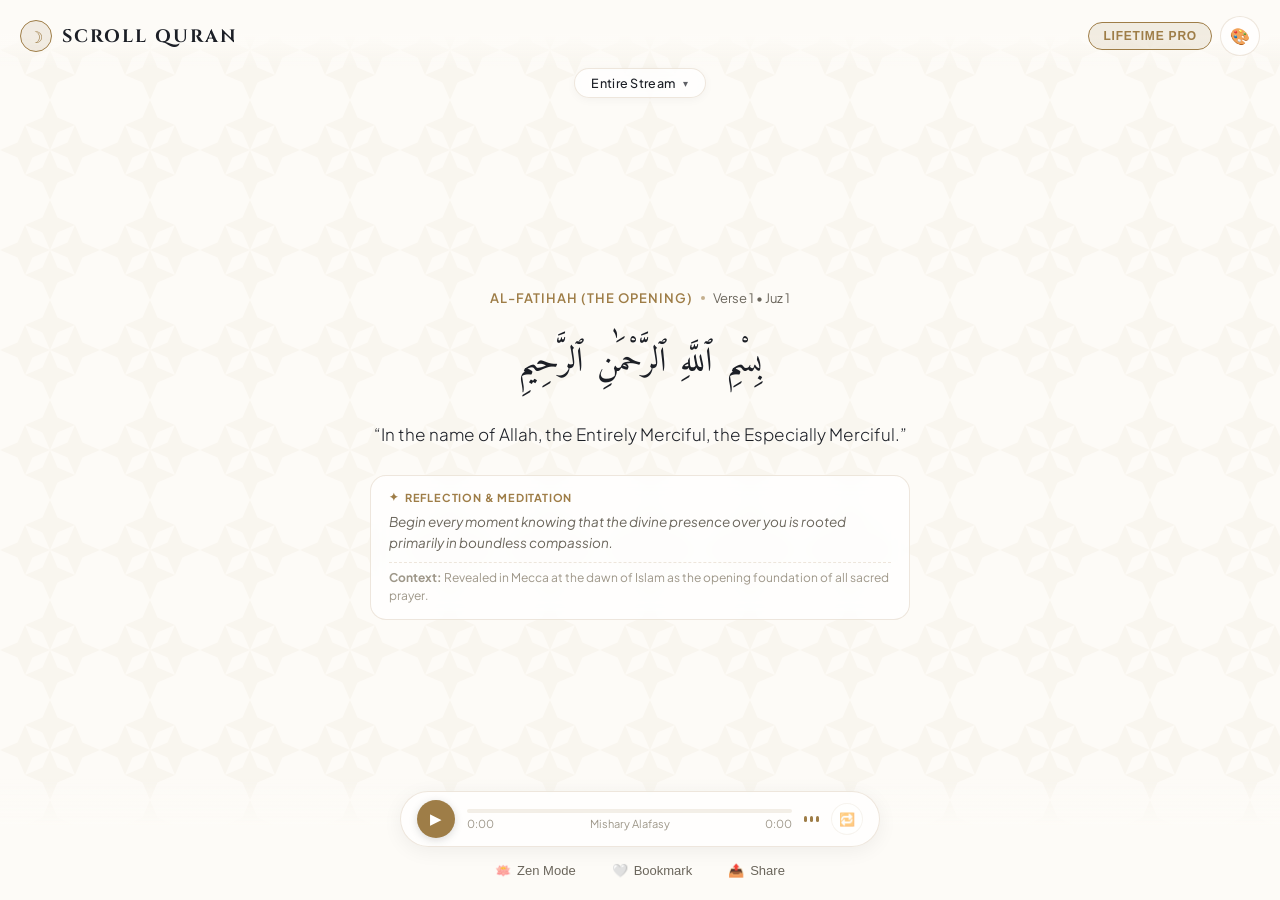
==== index.html @ 401e56de "deploy: update Scroll Quran live web reflection app and privacy policy [2026-10-28 15:46:03Z]" ====
<!DOCTYPE html>
<html lang="en">
  <head>
    <meta charset="UTF-8" />
    <meta
      name="viewport"
      content="width=device-width, initial-scale=1.0, maximum-scale=1.0, user-scalable=no, viewport-fit=cover"
    />
    <meta name="apple-mobile-web-app-capable" content="yes" />
    <meta name="apple-mobile-web-app-status-bar-style" content="black-translucent" />
    <meta name="theme-color" content="#FDFBF7" />
    <meta name="description" content="Scroll Quran — A serene, minimalist vertical-scrolling Quranic reflection app with authentic Arabic recitation, Uthmanic scripture, and thoughtful meditations." />

    <!-- Open Graph / Social Meta -->
    <meta property="og:title" content="Scroll Quran — Serene Minimalist Reflection" />
    <meta property="og:description" content="Distraction-free vertical scroll Quran app with authentic Uthmanic typography, soulful recitation, and thematic reflections." />
    <meta property="og:type" content="website" />
    <meta property="og:image" content="./app-icon-1024.png" />

    <title>Scroll Quran — Serene Minimalist Quranic Reflection</title>

    <!-- Google Fonts Preconnect -->
    <link rel="preconnect" href="https://fonts.googleapis.com" />
    <link rel="preconnect" href="https://fonts.gstatic.com" crossorigin />
    <link
      href="https://fonts.googleapis.com/css2?family=Amiri:ital,wght@0,400;0,700;1,400&family=Cinzel:wght@500;600;700&family=Plus+Jakarta+Sans:ital,wght@0,300;0,400;0,500;0,600;0,700;1,300;1,400&family=Scheherazade+New:wght@400;600;700&display=swap"
      rel="stylesheet"
    />

    <link rel="icon" type="image/svg+xml" href="./favicon.svg" />
    <link rel="apple-touch-icon" href="./app-icon-1024.png" />
    <script type="module" crossorigin src="./assets/index-D8eIiMaz.js"></script>
    <link rel="stylesheet" crossorigin href="./assets/index-ZfaxUbBP.css">
  </head>
  <body data-theme="desert">
    <div id="app"></div>
  </body>
</html>
---- assets/index-ZfaxUbBP.css ----
@import"https://fonts.googleapis.com/css2?family=Amiri:ital,wght@0,400;0,700;1,400&family=Cinzel:wght@500;600;700&family=Plus+Jakarta+Sans:ital,wght@0,300;0,400;0,500;0,600;0,700;1,300;1,400&family=Scheherazade+New:wght@400;600;700&display=swap";:root{--font-arabic: "Amiri", "Scheherazade New", serif;--font-sans: "Plus Jakarta Sans", -apple-system, BlinkMacSystemFont, "Segoe UI", Roboto, sans-serif;--font-display: "Cinzel", serif;--safe-top: env(safe-area-inset-top, 0px);--safe-bottom: env(safe-area-inset-bottom, 0px);--bg-primary: #FDFBF7;--bg-secondary: #F4EFE6;--bg-card: rgba(255, 255, 255, .75);--text-primary: #1C1F26;--text-secondary: #6B665C;--text-muted: #9E9789;--accent: #9E7D47;--accent-light: rgba(158, 125, 71, .12);--border-subtle: rgba(158, 125, 71, .18);--pattern-opacity: .045}body[data-theme=desert],body[data-theme=sand]{--bg-primary: #FDFBF7;--bg-secondary: #F4EFE6;--bg-card: rgba(255, 255, 255, .75);--text-primary: #1C1F26;--text-secondary: #6B665C;--text-muted: #9E9789;--accent: #9E7D47;--accent-light: rgba(158, 125, 71, .12);--border-subtle: rgba(158, 125, 71, .18);--pattern-opacity: .045}body[data-theme=ochre]{--bg-primary: #F7EFE6;--bg-secondary: #EBDCCE;--bg-card: rgba(255, 255, 255, .72);--text-primary: #2B221A;--text-secondary: #7A6453;--text-muted: #A38C7A;--accent: #B06D3B;--accent-light: rgba(176, 109, 59, .12);--border-subtle: rgba(176, 109, 59, .18);--pattern-opacity: .05}body[data-theme=obsidian],body[data-theme=midnight]{--bg-primary: #0A0D12;--bg-secondary: #131720;--bg-card: rgba(19, 23, 32, .75);--text-primary: #F1F5F9;--text-secondary: #94A3B8;--text-muted: #64748B;--accent: #E5B869;--accent-light: rgba(229, 184, 105, .16);--border-subtle: rgba(229, 184, 105, .22);--pattern-opacity: .065}body[data-theme=sage]{--bg-primary: #EEF4F0;--bg-secondary: #DCE8E1;--bg-card: rgba(255, 255, 255, .75);--text-primary: #192823;--text-secondary: #546A61;--text-muted: #7E968D;--accent: #3E6B5C;--accent-light: rgba(62, 107, 92, .13);--border-subtle: rgba(62, 107, 92, .18);--pattern-opacity: .05}*{box-sizing:border-box;margin:0;padding:0;-webkit-tap-highlight-color:transparent}html,body{width:100%;height:100%;overflow:hidden;font-family:var(--font-sans);background-color:var(--bg-primary);color:var(--text-primary);user-select:none;-webkit-user-select:none;transition:background-color .4s ease,color .4s ease}.pattern-overlay{position:fixed;top:0;left:0;width:100%;height:100%;pointer-events:none;z-index:0;opacity:var(--pattern-opacity);background-image:url("data:image/svg+xml,%3Csvg width='80' height='80' viewBox='0 0 80 80' xmlns='http://www.w3.org/2000/svg'%3E%3Cpath d='M40 0L46 14L60 20L46 26L40 40L34 26L20 20L34 14Z M0 40L14 46L20 60L26 46L40 40L26 34L20 20L14 34Z M40 40L46 54L60 60L46 66L40 80L34 66L20 60L34 54Z M40 40L54 46L60 60L66 46L80 40L66 34L60 20L54 34Z' fill='%239E7D47' fill-rule='evenodd'/%3E%3C/svg%3E");background-repeat:repeat;background-size:100px 100px}#app{position:relative;width:100%;height:100%;display:flex;flex-direction:column;z-index:1}.top-header{position:absolute;top:0;left:0;right:0;padding-top:max(16px,var(--safe-top));padding-left:20px;padding-right:20px;padding-bottom:12px;display:flex;align-items:center;justify-content:space-between;z-index:50;background:linear-gradient(180deg,var(--bg-primary) 50%,rgba(0,0,0,0) 100%);transition:opacity .35s ease,transform .35s ease}.brand-container{display:flex;align-items:center;gap:10px;cursor:pointer}.brand-logo-mark{width:32px;height:32px;border-radius:50%;border:1.5px solid var(--accent);display:flex;align-items:center;justify-content:center;font-size:16px;color:var(--accent);background:var(--accent-light)}.brand-title{font-family:var(--font-display);font-size:18px;font-weight:700;letter-spacing:2px;color:var(--text-primary)}.header-actions{display:flex;align-items:center;gap:8px}.icon-btn{width:40px;height:40px;border-radius:50%;border:1px solid var(--border-subtle);background:var(--bg-card);backdrop-filter:blur(8px);-webkit-backdrop-filter:blur(8px);color:var(--text-primary);display:flex;align-items:center;justify-content:center;cursor:pointer;transition:all .2s cubic-bezier(.16,1,.3,1);font-size:16px}.icon-btn:active{transform:scale(.92)}.pro-badge-btn{padding:6px 14px;border-radius:20px;border:1px solid var(--accent);background:var(--accent-light);color:var(--accent);font-size:12px;font-weight:700;letter-spacing:.8px;cursor:pointer;display:flex;align-items:center;gap:6px;transition:all .2s ease}.pro-badge-btn:active{transform:scale(.95)}.category-bar-wrapper{position:absolute;top:calc(max(16px,var(--safe-top)) + 52px);left:0;right:0;z-index:45;display:flex;justify-content:center;align-items:center;padding:0 20px;pointer-events:none;transition:opacity .35s ease,transform .35s ease}.category-dropdown-container{position:relative;pointer-events:auto}.category-dropdown-trigger{padding:6px 16px;border-radius:20px;border:1px solid var(--border-subtle);background:var(--bg-card);backdrop-filter:blur(10px);-webkit-backdrop-filter:blur(10px);color:var(--text-primary);font-family:var(--font-sans);font-size:12.5px;font-weight:500;letter-spacing:.3px;cursor:pointer;display:flex;align-items:center;gap:8px;box-shadow:0 2px 10px #0000000a;transition:all .2s cubic-bezier(.16,1,.3,1)}.category-dropdown-trigger:hover,.category-dropdown-container.open .category-dropdown-trigger{border-color:var(--accent);background:var(--accent-light);color:var(--accent)}.category-dropdown-trigger:active{transform:scale(.96)}.dropdown-chevron-icon{font-size:10px;opacity:.7;transition:transform .25s ease}.category-dropdown-container.open .dropdown-chevron-icon{transform:rotate(180deg)}.category-dropdown-menu{position:absolute;top:calc(100% + 8px);left:50%;transform:translate(-50%) scale(.95);min-width:250px;max-width:90vw;max-height:380px;overflow-y:auto;border-radius:16px;background:var(--bg-primary);border:1px solid var(--border-subtle);box-shadow:0 12px 36px #00000029;backdrop-filter:blur(16px);-webkit-backdrop-filter:blur(16px);padding:6px;opacity:0;pointer-events:none;visibility:hidden;transition:opacity .2s cubic-bezier(.16,1,.3,1),transform .2s cubic-bezier(.16,1,.3,1);z-index:100}.category-dropdown-container.open .category-dropdown-menu{opacity:1;pointer-events:auto;visibility:visible;transform:translate(-50%) scale(1)}.category-dropdown-item{width:100%;padding:10px 14px;border-radius:10px;border:none;background:none;text-align:left;font-family:var(--font-sans);font-size:13px;font-weight:400;color:var(--text-secondary);cursor:pointer;display:flex;align-items:center;justify-content:space-between;transition:all .15s ease}.category-dropdown-item:hover{background:var(--accent-light);color:var(--text-primary)}.category-dropdown-item.active{background:var(--accent-light);color:var(--accent);font-weight:600}.category-dropdown-check{font-size:11px;color:var(--accent);margin-left:10px}.feed-container{flex:1;width:100%;height:100%;overflow-y:scroll;scroll-snap-type:y mandatory;-webkit-overflow-scrolling:touch;scrollbar-width:none;position:relative;z-index:10}.feed-container::-webkit-scrollbar{display:none}.verse-card{width:100%;height:100vh;height:100dvh;scroll-snap-align:start;scroll-snap-stop:always;display:flex;flex-direction:column;justify-content:center;align-items:center;padding:0 24px;padding-top:calc(max(16px,var(--safe-top)) + 90px);padding-bottom:calc(max(16px,var(--safe-bottom)) + 80px);position:relative;box-sizing:border-box}.verse-inner-content{width:100%;max-width:680px;margin:0 auto;display:flex;flex-direction:column;align-items:center;text-align:center;position:relative}.verse-surah-meta{display:flex;align-items:center;gap:8px;margin-bottom:24px;transition:opacity .35s ease}.surah-english-pill{font-size:13px;font-weight:600;letter-spacing:1px;text-transform:uppercase;color:var(--accent)}.surah-dot-divider{width:4px;height:4px;border-radius:50%;background:var(--accent);opacity:.6}.ayah-num-pill{font-size:13px;color:var(--text-secondary)}.arabic-scripture{font-family:var(--font-arabic);font-size:34px;line-height:1.95;color:var(--text-primary);text-align:center;direction:rtl;margin-bottom:24px;word-spacing:4px;text-shadow:0 0 1px rgba(0,0,0,.05);transition:font-size .3s ease}body.font-large .arabic-scripture{font-size:38px;line-height:2.05}body.font-extralarge .arabic-scripture{font-size:44px;line-height:2.15}.english-translation{font-family:var(--font-sans);font-size:17px;font-weight:300;line-height:1.7;color:var(--text-primary);margin-bottom:20px;max-width:580px;transition:font-size .3s ease}body.font-large .english-translation{font-size:19px;line-height:1.75}body.font-extralarge .english-translation{font-size:22px;line-height:1.85}.reflection-box{width:100%;max-width:540px;border-radius:16px;padding:14px 18px;background:var(--bg-card);border:1px solid var(--border-subtle);backdrop-filter:blur(8px);-webkit-backdrop-filter:blur(8px);margin-top:6px;display:flex;flex-direction:column;gap:8px;text-align:left;transition:opacity .35s ease,transform .35s ease}.reflection-tag{font-size:11px;font-weight:700;letter-spacing:.8px;text-transform:uppercase;color:var(--accent);display:flex;align-items:center;gap:6px}.reflection-text{font-size:13.5px;font-style:italic;line-height:1.55;color:var(--text-secondary)}.revelation-text{font-size:12px;color:var(--text-muted);line-height:1.5;border-top:1px dashed var(--border-subtle);padding-top:6px}.bottom-dock{position:absolute;bottom:0;left:0;right:0;padding-bottom:max(16px,var(--safe-bottom));padding-left:20px;padding-right:20px;padding-top:12px;display:flex;flex-direction:column;align-items:center;gap:10px;z-index:50;background:linear-gradient(0deg,var(--bg-primary) 60%,rgba(0,0,0,0) 100%);transition:opacity .35s ease,transform .35s ease}.audio-player-bar{width:100%;max-width:480px;border-radius:28px;padding:8px 16px;background:var(--bg-card);border:1px solid var(--border-subtle);backdrop-filter:blur(12px);-webkit-backdrop-filter:blur(12px);display:flex;align-items:center;gap:12px;box-shadow:0 4px 20px #0000000f}.play-toggle-btn{width:38px;height:38px;border-radius:50%;background:var(--accent);color:#fff;border:none;cursor:pointer;display:flex;align-items:center;justify-content:center;font-size:15px;flex-shrink:0;box-shadow:0 2px 8px #00000026;transition:transform .15s ease}.play-toggle-btn:active{transform:scale(.92)}.audio-progress-container{flex:1;display:flex;flex-direction:column;gap:4px;cursor:pointer}.audio-progress-track{width:100%;height:4px;border-radius:2px;background:var(--accent-light);overflow:hidden;position:relative}.audio-progress-fill{height:100%;width:0%;background:var(--accent);border-radius:2px;transition:width .1s linear}.audio-time-label{display:flex;justify-content:space-between;font-size:11px;color:var(--text-muted)}.audio-wave-anim{display:flex;align-items:center;gap:3px;height:16px}.wave-bar{width:3px;height:6px;background:var(--accent);border-radius:2px}.audio-wave-anim.playing .wave-bar:nth-child(1){animation:pulseWave .8s infinite ease-in-out alternate}.audio-wave-anim.playing .wave-bar:nth-child(2){animation:pulseWave .6s infinite ease-in-out alternate .2s}.audio-wave-anim.playing .wave-bar:nth-child(3){animation:pulseWave .9s infinite ease-in-out alternate .4s}@keyframes pulseWave{0%{height:4px}to{height:16px}}.dock-actions-row{display:flex;align-items:center;gap:16px}.dock-icon-btn{background:none;border:none;color:var(--text-secondary);font-size:18px;cursor:pointer;display:flex;align-items:center;gap:6px;font-size:13px;padding:6px 10px;border-radius:12px;transition:all .2s ease}.dock-icon-btn:hover,.dock-icon-btn.active{color:var(--accent)}body.zen-active .top-header,body.zen-active .category-bar-wrapper,body.zen-active .verse-surah-meta,body.zen-active .reflection-box,body.zen-active .bottom-dock{opacity:0;pointer-events:none;transform:translateY(-8px)}body.zen-active .bottom-dock{transform:translateY(8px)}.zen-hint-toast{position:fixed;bottom:24px;left:50%;transform:translate(-50%);background:var(--bg-card);border:1px solid var(--border-subtle);padding:8px 16px;border-radius:20px;font-size:12px;color:var(--text-muted);backdrop-filter:blur(8px);-webkit-backdrop-filter:blur(8px);opacity:0;pointer-events:none;transition:opacity .4s ease;z-index:60}body.zen-active .zen-hint-toast{opacity:1}.modal-backdrop{position:fixed;top:0;right:0;bottom:0;left:0;background:#000000a6;backdrop-filter:blur(10px);-webkit-backdrop-filter:blur(10px);z-index:100;display:flex;align-items:flex-end;justify-content:center;opacity:0;pointer-events:none;transition:opacity .3s cubic-bezier(.16,1,.3,1)}.modal-backdrop.open{opacity:1;pointer-events:auto}.modal-sheet{width:100%;max-width:520px;max-height:85vh;background:var(--bg-primary);border-top-left-radius:28px;border-top-right-radius:28px;border:1px solid var(--border-subtle);padding:24px;padding-bottom:max(24px,var(--safe-bottom));overflow-y:auto;box-shadow:0 -10px 40px #0003;transform:translateY(100%);transition:transform .35s cubic-bezier(.16,1,.3,1)}.modal-backdrop.open .modal-sheet{transform:translateY(0)}.modal-handle-bar{width:44px;height:5px;background:var(--border-subtle);border-radius:3px;margin:0 auto 20px}.modal-header{display:flex;align-items:center;justify-content:space-between;margin-bottom:20px}.modal-title{font-family:var(--font-display);font-size:20px;font-weight:700;color:var(--text-primary)}.modal-close-btn{width:32px;height:32px;border-radius:50%;background:var(--bg-card);border:1px solid var(--border-subtle);color:var(--text-secondary);display:flex;align-items:center;justify-content:center;font-size:16px;cursor:pointer}.pro-hero-banner{text-align:center;padding:24px 16px;border-radius:20px;background:linear-gradient(135deg,var(--bg-secondary) 0%,var(--accent-light) 100%);border:1px solid var(--border-subtle);margin-bottom:20px}.pro-hero-price{font-size:34px;font-weight:800;color:var(--accent);margin-top:8px}.pro-hero-subtitle{font-size:13px;color:var(--text-secondary);margin-top:4px}.pro-features-grid{display:grid;grid-template-columns:1fr;gap:12px;margin-bottom:24px}.pro-feature-item{display:flex;align-items:flex-start;gap:14px;padding:12px 14px;border-radius:14px;background:var(--bg-card);border:1px solid var(--border-subtle)}.pro-feature-icon{font-size:20px}.pro-feature-title{font-size:14px;font-weight:600;color:var(--text-primary)}.pro-feature-desc{font-size:12px;color:var(--text-secondary);margin-top:2px;line-height:1.4}.cta-button{width:100%;padding:16px;border-radius:16px;background:var(--accent);color:#fff;border:none;font-size:16px;font-weight:700;cursor:pointer;letter-spacing:.5px;transition:all .2s ease;box-shadow:0 4px 16px #00000026}.cta-button:active{transform:scale(.98)}.restore-purchases-btn{background:none;border:none;width:100%;margin-top:12px;font-size:13px;color:var(--text-muted);cursor:pointer;text-decoration:underline}.category-select-list{display:flex;flex-direction:column;gap:8px}.category-select-card{display:flex;align-items:center;justify-content:space-between;padding:14px 16px;border-radius:16px;background:var(--bg-card);border:1px solid var(--border-subtle);cursor:pointer;transition:all .2s ease}.category-select-card:hover{border-color:var(--accent)}.category-select-card.active{background:var(--accent-light);border-color:var(--accent)}.cat-left-info{display:flex;align-items:center;gap:12px}.cat-emoji{font-size:24px}.cat-title-text{font-size:15px;font-weight:600;color:var(--text-primary)}.cat-desc-text{font-size:12px;color:var(--text-secondary)}.cat-arabic-badge{font-family:var(--font-arabic);font-size:16px;color:var(--accent)}
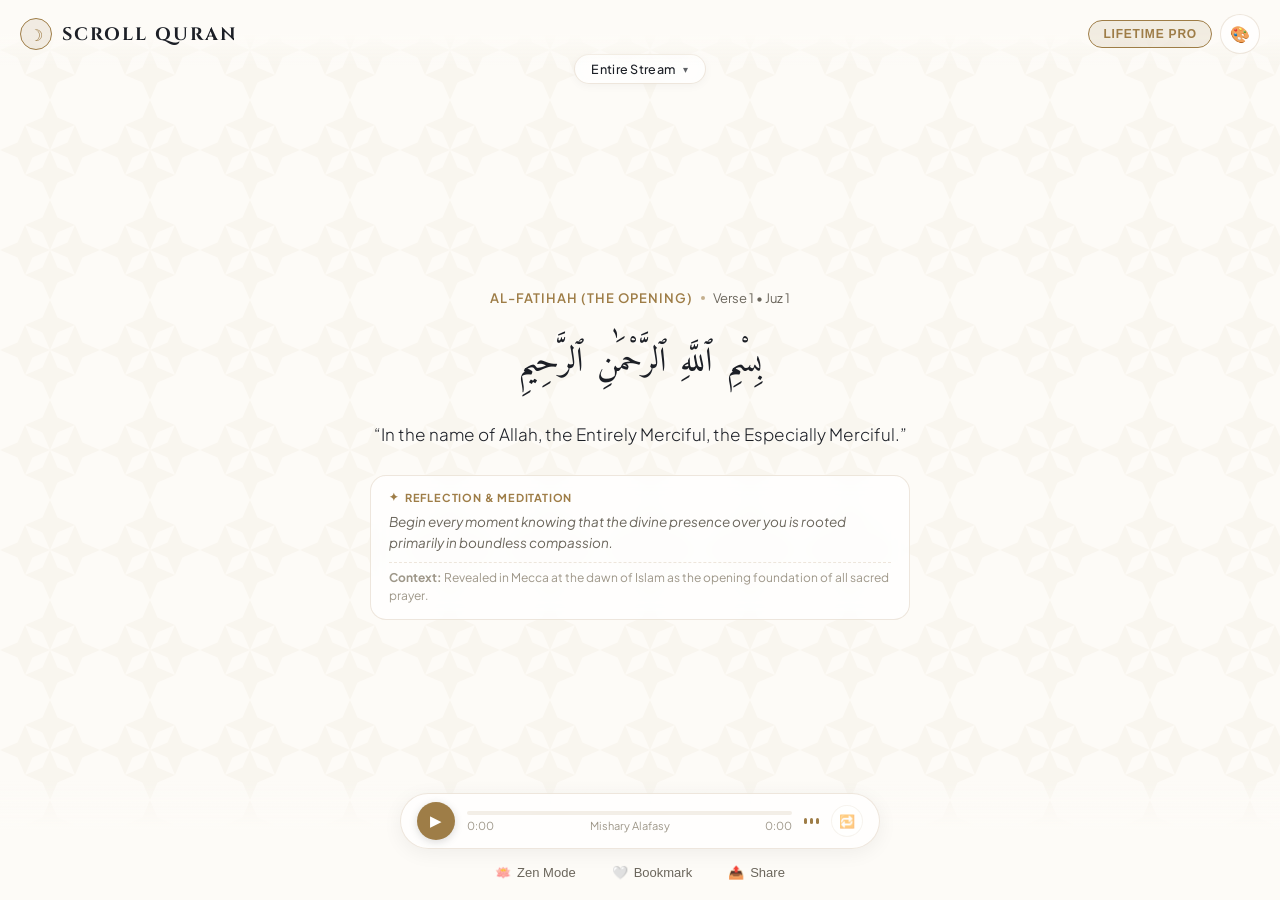
==== commit ec4c3f77: "deploy: update support.html and privacy.html for App Store review" ====
--- a/index.html
+++ b/index.html
@@ -29,8 +29,8 @@
 
     <link rel="icon" type="image/svg+xml" href="./favicon.svg" />
     <link rel="apple-touch-icon" href="./app-icon-1024.png" />
-    <script type="module" crossorigin src="./assets/index-D8eIiMaz.js"></script>
-    <link rel="stylesheet" crossorigin href="./assets/index-ZfaxUbBP.css">
+    <script type="module" crossorigin src="./assets/index-CZO1LTi2.js"></script>
+    <link rel="stylesheet" crossorigin href="./assets/index-B569QlTN.css">
   </head>
   <body data-theme="desert">
     <div id="app"></div>
--- a/assets/index-B569QlTN.css
+++ b/assets/index-B569QlTN.css
@@ -0,0 +1 @@
+@import"https://fonts.googleapis.com/css2?family=Amiri:ital,wght@0,400;0,700;1,400&family=Cinzel:wght@500;600;700&family=Plus+Jakarta+Sans:ital,wght@0,300;0,400;0,500;0,600;0,700;1,300;1,400&family=Scheherazade+New:wght@400;600;700&display=swap";:root{--font-arabic: "Amiri", "Scheherazade New", serif;--font-sans: "Plus Jakarta Sans", -apple-system, BlinkMacSystemFont, "Segoe UI", Roboto, sans-serif;--font-display: "Cinzel", serif;--safe-top: env(safe-area-inset-top, 0px);--safe-bottom: env(safe-area-inset-bottom, 0px);--bg-primary: #FDFBF7;--bg-secondary: #F4EFE6;--bg-card: rgba(255, 255, 255, .75);--text-primary: #1C1F26;--text-secondary: #6B665C;--text-muted: #9E9789;--accent: #9E7D47;--accent-light: rgba(158, 125, 71, .12);--border-subtle: rgba(158, 125, 71, .18);--pattern-opacity: .045}body[data-theme=desert],body[data-theme=sand]{--bg-primary: #FDFBF7;--bg-secondary: #F4EFE6;--bg-card: rgba(255, 255, 255, .75);--text-primary: #1C1F26;--text-secondary: #6B665C;--text-muted: #9E9789;--accent: #9E7D47;--accent-light: rgba(158, 125, 71, .12);--border-subtle: rgba(158, 125, 71, .18);--pattern-opacity: .045}body[data-theme=ochre]{--bg-primary: #F7EFE6;--bg-secondary: #EBDCCE;--bg-card: rgba(255, 255, 255, .72);--text-primary: #2B221A;--text-secondary: #7A6453;--text-muted: #A38C7A;--accent: #B06D3B;--accent-light: rgba(176, 109, 59, .12);--border-subtle: rgba(176, 109, 59, .18);--pattern-opacity: .05}body[data-theme=obsidian],body[data-theme=midnight]{--bg-primary: #0A0D12;--bg-secondary: #131720;--bg-card: rgba(19, 23, 32, .75);--text-primary: #F1F5F9;--text-secondary: #94A3B8;--text-muted: #64748B;--accent: #E5B869;--accent-light: rgba(229, 184, 105, .16);--border-subtle: rgba(229, 184, 105, .22);--pattern-opacity: .065}body[data-theme=sage]{--bg-primary: #EEF4F0;--bg-secondary: #DCE8E1;--bg-card: rgba(255, 255, 255, .75);--text-primary: #192823;--text-secondary: #546A61;--text-muted: #7E968D;--accent: #3E6B5C;--accent-light: rgba(62, 107, 92, .13);--border-subtle: rgba(62, 107, 92, .18);--pattern-opacity: .05}*{box-sizing:border-box;margin:0;padding:0;-webkit-tap-highlight-color:transparent}html,body{width:100%;height:100%;overflow:hidden;font-family:var(--font-sans);background-color:var(--bg-primary);color:var(--text-primary);user-select:none;-webkit-user-select:none;transition:background-color .4s ease,color .4s ease}.pattern-overlay{position:fixed;top:0;left:0;width:100%;height:100%;pointer-events:none;z-index:0;opacity:var(--pattern-opacity);background-image:url("data:image/svg+xml,%3Csvg width='80' height='80' viewBox='0 0 80 80' xmlns='http://www.w3.org/2000/svg'%3E%3Cpath d='M40 0L46 14L60 20L46 26L40 40L34 26L20 20L34 14Z M0 40L14 46L20 60L26 46L40 40L26 34L20 20L14 34Z M40 40L46 54L60 60L46 66L40 80L34 66L20 60L34 54Z M40 40L54 46L60 60L66 46L80 40L66 34L60 20L54 34Z' fill='%239E7D47' fill-rule='evenodd'/%3E%3C/svg%3E");background-repeat:repeat;background-size:100px 100px}#app{position:relative;width:100%;height:100%;display:flex;flex-direction:column;z-index:1}.top-header{position:absolute;top:0;left:0;right:0;padding-top:54px;padding-top:calc(env(safe-area-inset-top,0px) + 14px);padding-left:20px;padding-right:20px;padding-bottom:12px;display:flex;align-items:center;justify-content:space-between;z-index:50;background:linear-gradient(180deg,var(--bg-primary) 50%,rgba(0,0,0,0) 100%);transition:opacity .35s ease,transform .35s ease}.brand-container{display:flex;align-items:center;gap:10px;cursor:pointer}.brand-logo-mark{width:32px;height:32px;border-radius:50%;border:1.5px solid var(--accent);display:flex;align-items:center;justify-content:center;font-size:16px;color:var(--accent);background:var(--accent-light)}.brand-title{font-family:var(--font-display);font-size:18px;font-weight:700;letter-spacing:2px;color:var(--text-primary)}.header-actions{display:flex;align-items:center;gap:8px}.icon-btn{width:40px;height:40px;border-radius:50%;border:1px solid var(--border-subtle);background:var(--bg-card);backdrop-filter:blur(8px);-webkit-backdrop-filter:blur(8px);color:var(--text-primary);display:flex;align-items:center;justify-content:center;cursor:pointer;transition:all .2s cubic-bezier(.16,1,.3,1);font-size:16px}.icon-btn:active{transform:scale(.92)}.pro-badge-btn{padding:6px 14px;border-radius:20px;border:1px solid var(--accent);background:var(--accent-light);color:var(--accent);font-size:12px;font-weight:700;letter-spacing:.8px;cursor:pointer;display:flex;align-items:center;gap:6px;transition:all .2s ease}.pro-badge-btn:active{transform:scale(.95)}.category-bar-wrapper{position:absolute;top:96px;top:calc(env(safe-area-inset-top,0px) + 54px);left:0;right:0;z-index:45;display:flex;justify-content:center;align-items:center;padding:0 20px;pointer-events:none;transition:opacity .35s ease,transform .35s ease}.category-dropdown-container{position:relative;pointer-events:auto}.category-dropdown-trigger{padding:6px 16px;border-radius:20px;border:1px solid var(--border-subtle);background:var(--bg-card);backdrop-filter:blur(10px);-webkit-backdrop-filter:blur(10px);color:var(--text-primary);font-family:var(--font-sans);font-size:12.5px;font-weight:500;letter-spacing:.3px;cursor:pointer;display:flex;align-items:center;gap:8px;box-shadow:0 2px 10px #0000000a;transition:all .2s cubic-bezier(.16,1,.3,1)}.category-dropdown-trigger:hover,.category-dropdown-container.open .category-dropdown-trigger{border-color:var(--accent);background:var(--accent-light);color:var(--accent)}.category-dropdown-trigger:active{transform:scale(.96)}.dropdown-chevron-icon{font-size:10px;opacity:.7;transition:transform .25s ease}.category-dropdown-container.open .dropdown-chevron-icon{transform:rotate(180deg)}.category-dropdown-menu{position:absolute;top:calc(100% + 8px);left:50%;transform:translate(-50%) scale(.95);min-width:250px;max-width:90vw;max-height:380px;overflow-y:auto;border-radius:16px;background:var(--bg-primary);border:1px solid var(--border-subtle);box-shadow:0 12px 36px #00000029;backdrop-filter:blur(16px);-webkit-backdrop-filter:blur(16px);padding:6px;opacity:0;pointer-events:none;visibility:hidden;transition:opacity .2s cubic-bezier(.16,1,.3,1),transform .2s cubic-bezier(.16,1,.3,1);z-index:100}.category-dropdown-container.open .category-dropdown-menu{opacity:1;pointer-events:auto;visibility:visible;transform:translate(-50%) scale(1)}.category-dropdown-item{width:100%;padding:10px 14px;border-radius:10px;border:none;background:none;text-align:left;font-family:var(--font-sans);font-size:13px;font-weight:400;color:var(--text-secondary);cursor:pointer;display:flex;align-items:center;justify-content:space-between;transition:all .15s ease}.category-dropdown-item:hover{background:var(--accent-light);color:var(--text-primary)}.category-dropdown-item.active{background:var(--accent-light);color:var(--accent);font-weight:600}.category-dropdown-check{font-size:11px;color:var(--accent);margin-left:10px}.feed-container{flex:1;width:100%;height:100%;overflow-y:scroll;scroll-snap-type:y mandatory;-webkit-overflow-scrolling:touch;scrollbar-width:none;position:relative;z-index:10}.feed-container::-webkit-scrollbar{display:none}.verse-card{width:100%;height:100vh;height:100dvh;scroll-snap-align:start;scroll-snap-stop:always;display:flex;flex-direction:column;justify-content:center;align-items:center;padding:130px 24px 0;padding-top:calc(env(safe-area-inset-top,0px) + 90px);padding-bottom:96px;padding-bottom:calc(env(safe-area-inset-bottom,0px) + 80px);position:relative;box-sizing:border-box}.verse-inner-content{width:100%;max-width:680px;margin:0 auto;display:flex;flex-direction:column;align-items:center;text-align:center;position:relative}.verse-surah-meta{display:flex;align-items:center;gap:8px;margin-bottom:24px;transition:opacity .35s ease}.surah-english-pill{font-size:13px;font-weight:600;letter-spacing:1px;text-transform:uppercase;color:var(--accent)}.surah-dot-divider{width:4px;height:4px;border-radius:50%;background:var(--accent);opacity:.6}.ayah-num-pill{font-size:13px;color:var(--text-secondary)}.arabic-scripture{font-family:var(--font-arabic);font-size:34px;line-height:1.95;color:var(--text-primary);text-align:center;direction:rtl;margin-bottom:24px;word-spacing:4px;text-shadow:0 0 1px rgba(0,0,0,.05);transition:font-size .3s ease}body.font-large .arabic-scripture{font-size:38px;line-height:2.05}body.font-extralarge .arabic-scripture{font-size:44px;line-height:2.15}.english-translation{font-family:var(--font-sans);font-size:17px;font-weight:300;line-height:1.7;color:var(--text-primary);margin-bottom:20px;max-width:580px;transition:font-size .3s ease}body.font-large .english-translation{font-size:19px;line-height:1.75}body.font-extralarge .english-translation{font-size:22px;line-height:1.85}.reflection-box{width:100%;max-width:540px;border-radius:16px;padding:14px 18px;background:var(--bg-card);border:1px solid var(--border-subtle);backdrop-filter:blur(8px);-webkit-backdrop-filter:blur(8px);margin-top:6px;display:flex;flex-direction:column;gap:8px;text-align:left;transition:opacity .35s ease,transform .35s ease}.reflection-tag{font-size:11px;font-weight:700;letter-spacing:.8px;text-transform:uppercase;color:var(--accent);display:flex;align-items:center;gap:6px}.reflection-text{font-size:13.5px;font-style:italic;line-height:1.55;color:var(--text-secondary)}.revelation-text{font-size:12px;color:var(--text-muted);line-height:1.5;border-top:1px dashed var(--border-subtle);padding-top:6px}.bottom-dock{position:absolute;bottom:0;left:0;right:0;padding-bottom:24px;padding-bottom:calc(env(safe-area-inset-bottom,0px) + 14px);padding-left:20px;padding-right:20px;padding-top:12px;display:flex;flex-direction:column;align-items:center;gap:10px;z-index:50;background:linear-gradient(0deg,var(--bg-primary) 60%,rgba(0,0,0,0) 100%);transition:opacity .35s ease,transform .35s ease}.audio-player-bar{width:100%;max-width:480px;border-radius:28px;padding:8px 16px;background:var(--bg-card);border:1px solid var(--border-subtle);backdrop-filter:blur(12px);-webkit-backdrop-filter:blur(12px);display:flex;align-items:center;gap:12px;box-shadow:0 4px 20px #0000000f}.play-toggle-btn{width:38px;height:38px;border-radius:50%;background:var(--accent);color:#fff;border:none;cursor:pointer;display:flex;align-items:center;justify-content:center;font-size:15px;flex-shrink:0;box-shadow:0 2px 8px #00000026;transition:transform .15s ease}.play-toggle-btn:active{transform:scale(.92)}.audio-progress-container{flex:1;display:flex;flex-direction:column;gap:4px;cursor:pointer}.audio-progress-track{width:100%;height:4px;border-radius:2px;background:var(--accent-light);overflow:hidden;position:relative}.audio-progress-fill{height:100%;width:0%;background:var(--accent);border-radius:2px;transition:width .1s linear}.audio-time-label{display:flex;justify-content:space-between;font-size:11px;color:var(--text-muted)}.audio-wave-anim{display:flex;align-items:center;gap:3px;height:16px}.wave-bar{width:3px;height:6px;background:var(--accent);border-radius:2px}.audio-wave-anim.playing .wave-bar:nth-child(1){animation:pulseWave .8s infinite ease-in-out alternate}.audio-wave-anim.playing .wave-bar:nth-child(2){animation:pulseWave .6s infinite ease-in-out alternate .2s}.audio-wave-anim.playing .wave-bar:nth-child(3){animation:pulseWave .9s infinite ease-in-out alternate .4s}@keyframes pulseWave{0%{height:4px}to{height:16px}}.dock-actions-row{display:flex;align-items:center;gap:16px}.dock-icon-btn{background:none;border:none;color:var(--text-secondary);font-size:18px;cursor:pointer;display:flex;align-items:center;gap:6px;font-size:13px;padding:6px 10px;border-radius:12px;transition:all .2s ease}.dock-icon-btn:hover,.dock-icon-btn.active{color:var(--accent)}body.zen-active .top-header,body.zen-active .category-bar-wrapper,body.zen-active .verse-surah-meta,body.zen-active .reflection-box,body.zen-active .bottom-dock{opacity:0;pointer-events:none;transform:translateY(-8px)}body.zen-active .bottom-dock{transform:translateY(8px)}.zen-hint-toast{position:fixed;bottom:24px;left:50%;transform:translate(-50%);background:var(--bg-card);border:1px solid var(--border-subtle);padding:8px 16px;border-radius:20px;font-size:12px;color:var(--text-muted);backdrop-filter:blur(8px);-webkit-backdrop-filter:blur(8px);opacity:0;pointer-events:none;transition:opacity .4s ease;z-index:60}body.zen-active .zen-hint-toast{opacity:1}.modal-backdrop{position:fixed;top:0;right:0;bottom:0;left:0;background:#000000a6;backdrop-filter:blur(10px);-webkit-backdrop-filter:blur(10px);z-index:100;display:flex;align-items:flex-end;justify-content:center;opacity:0;pointer-events:none;transition:opacity .3s cubic-bezier(.16,1,.3,1)}.modal-backdrop.open{opacity:1;pointer-events:auto}.modal-sheet{width:100%;max-width:520px;max-height:85vh;background:var(--bg-primary);border-top-left-radius:28px;border-top-right-radius:28px;border:1px solid var(--border-subtle);padding:24px;padding-bottom:max(24px,var(--safe-bottom));overflow-y:auto;box-shadow:0 -10px 40px #0003;transform:translateY(100%);transition:transform .35s cubic-bezier(.16,1,.3,1)}.modal-backdrop.open .modal-sheet{transform:translateY(0)}.modal-handle-bar{width:44px;height:5px;background:var(--border-subtle);border-radius:3px;margin:0 auto 20px}.modal-header{display:flex;align-items:center;justify-content:space-between;margin-bottom:20px}.modal-title{font-family:var(--font-display);font-size:20px;font-weight:700;color:var(--text-primary)}.modal-close-btn{width:32px;height:32px;border-radius:50%;background:var(--bg-card);border:1px solid var(--border-subtle);color:var(--text-secondary);display:flex;align-items:center;justify-content:center;font-size:16px;cursor:pointer}.pro-hero-banner{text-align:center;padding:24px 16px;border-radius:20px;background:linear-gradient(135deg,var(--bg-secondary) 0%,var(--accent-light) 100%);border:1px solid var(--border-subtle);margin-bottom:20px}.pro-hero-price{font-size:34px;font-weight:800;color:var(--accent);margin-top:8px}.pro-hero-subtitle{font-size:13px;color:var(--text-secondary);margin-top:4px}.pro-features-grid{display:grid;grid-template-columns:1fr;gap:12px;margin-bottom:24px}.pro-feature-item{display:flex;align-items:flex-start;gap:14px;padding:12px 14px;border-radius:14px;background:var(--bg-card);border:1px solid var(--border-subtle)}.pro-feature-icon{font-size:20px}.pro-feature-title{font-size:14px;font-weight:600;color:var(--text-primary)}.pro-feature-desc{font-size:12px;color:var(--text-secondary);margin-top:2px;line-height:1.4}.cta-button{width:100%;padding:16px;border-radius:16px;background:var(--accent);color:#fff;border:none;font-size:16px;font-weight:700;cursor:pointer;letter-spacing:.5px;transition:all .2s ease;box-shadow:0 4px 16px #00000026}.cta-button:active{transform:scale(.98)}.restore-purchases-btn{background:none;border:none;width:100%;margin-top:12px;font-size:13px;color:var(--text-muted);cursor:pointer;text-decoration:underline}.category-select-list{display:flex;flex-direction:column;gap:8px}.category-select-card{display:flex;align-items:center;justify-content:space-between;padding:14px 16px;border-radius:16px;background:var(--bg-card);border:1px solid var(--border-subtle);cursor:pointer;transition:all .2s ease}.category-select-card:hover{border-color:var(--accent)}.category-select-card.active{background:var(--accent-light);border-color:var(--accent)}.cat-left-info{display:flex;align-items:center;gap:12px}.cat-emoji{font-size:24px}.cat-title-text{font-size:15px;font-weight:600;color:var(--text-primary)}.cat-desc-text{font-size:12px;color:var(--text-secondary)}.cat-arabic-badge{font-family:var(--font-arabic);font-size:16px;color:var(--accent)}
